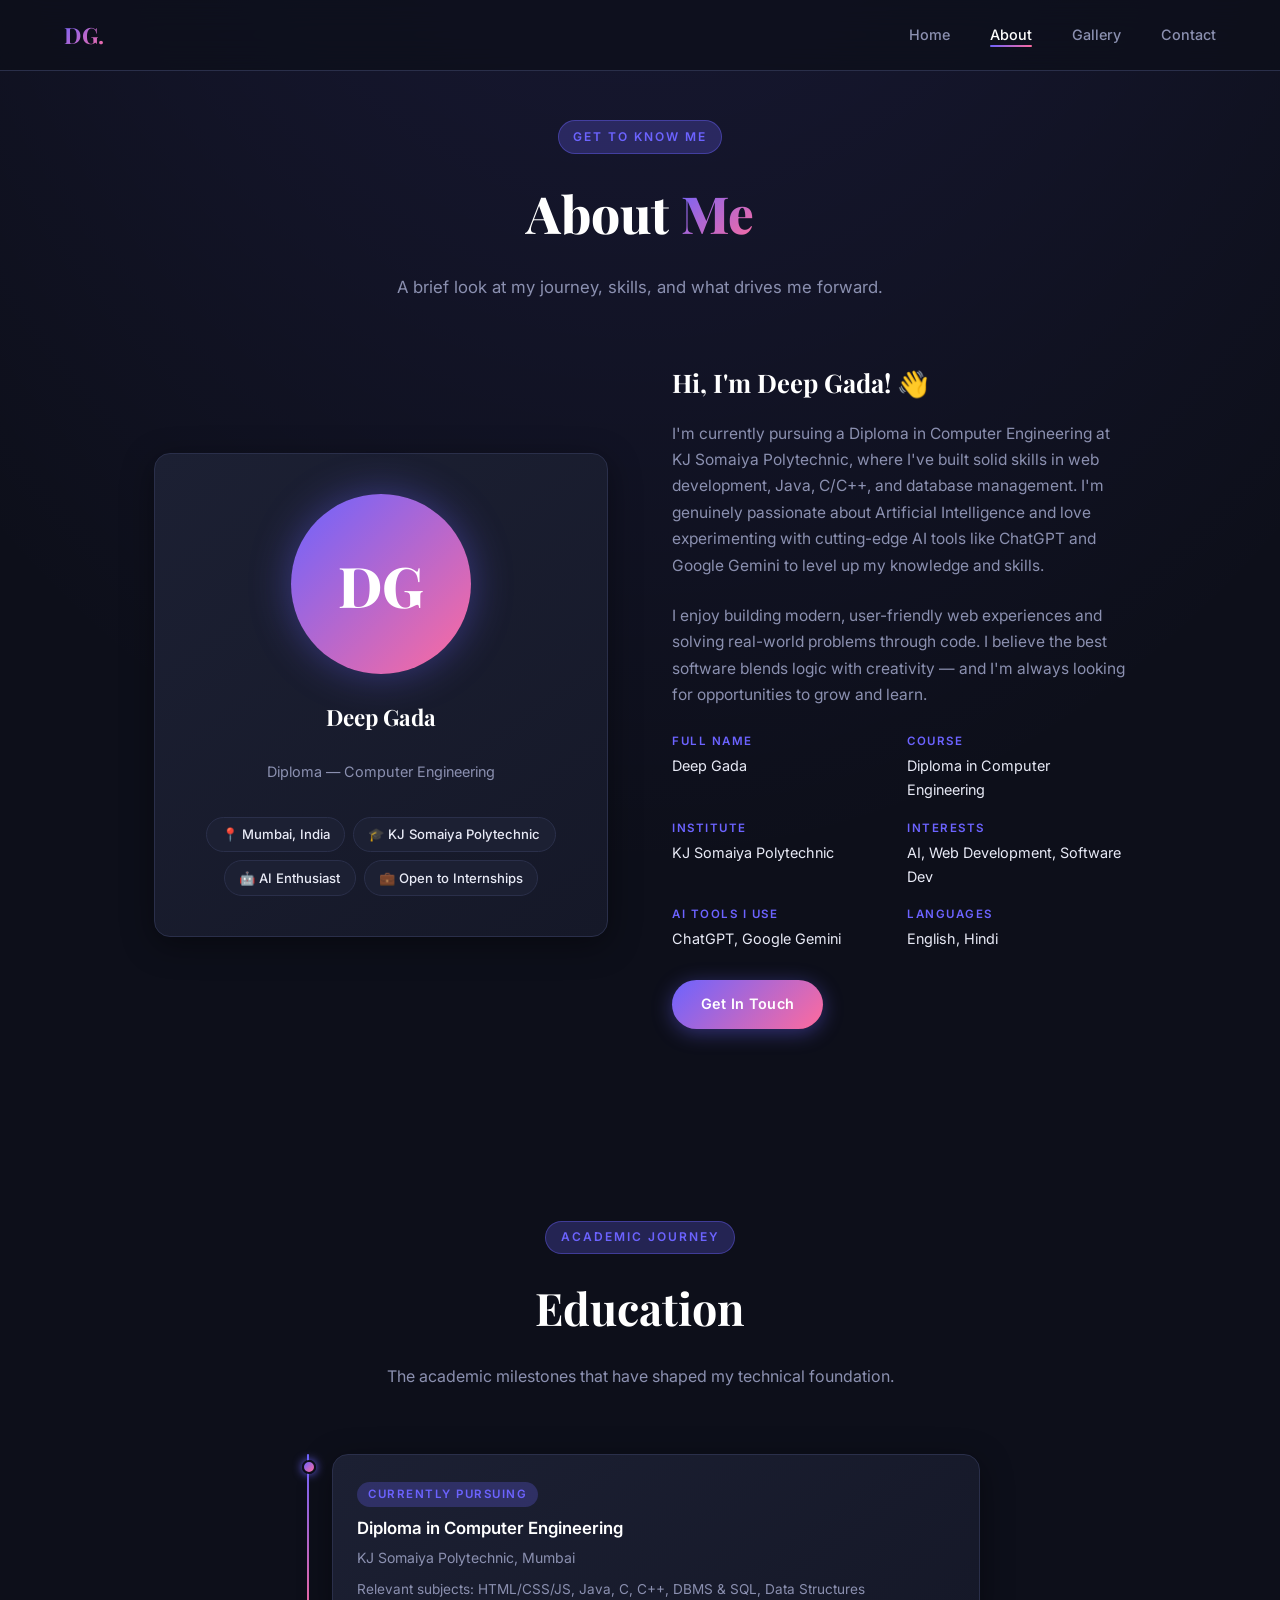
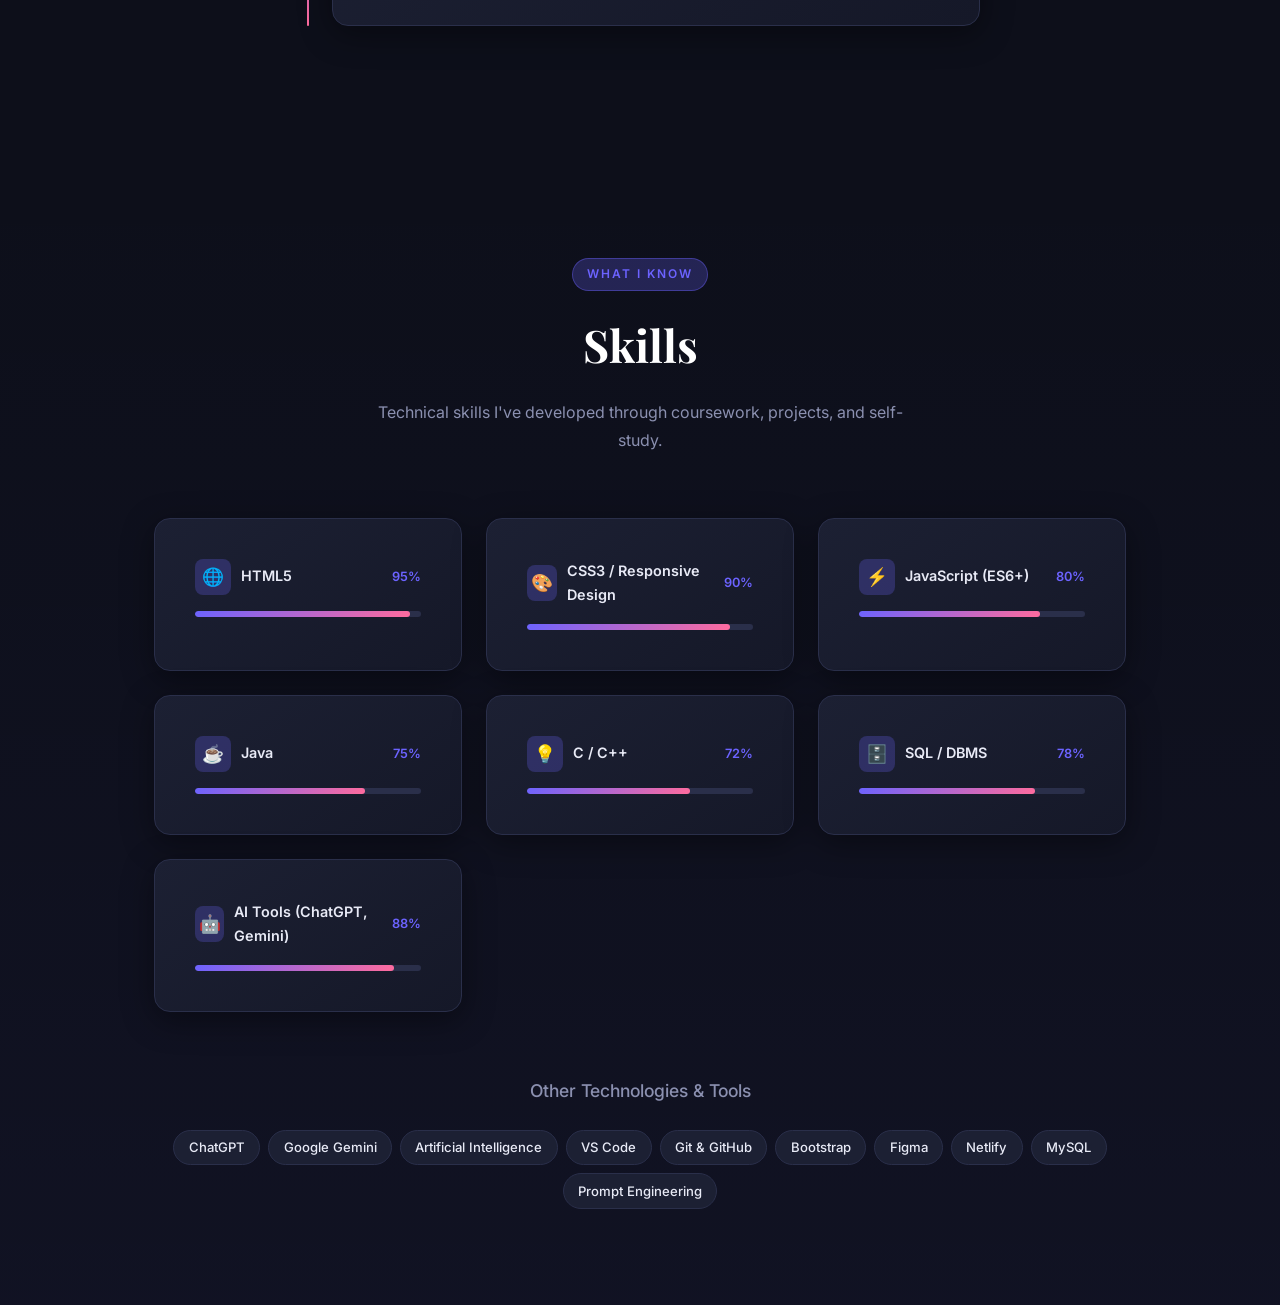
==== about.html @ 2321bb10 "my portfolio website" ====
<!DOCTYPE html>
<html lang="en">
<head>
  <meta charset="UTF-8" />
  <meta name="viewport" content="width=device-width, initial-scale=1.0" />
  <meta name="description" content="About Deep Gada — skills, education, and background." />
  <title>About | Deep Gada Portfolio</title>
  <!-- Google Fonts -->
  <link rel="preconnect" href="https://fonts.googleapis.com" />
  <link rel="preconnect" href="https://fonts.gstatic.com" crossorigin />
  <link href="https://fonts.googleapis.com/css2?family=Inter:wght@300;400;500;600;700;800&family=Playfair+Display:wght@700;800&display=swap" rel="stylesheet" />
  <!-- Shared Stylesheet -->
  <link rel="stylesheet" href="style.css" />
</head>
<body>

  <!-- ─────────────────────────────────────────
       NAVIGATION BAR
  ───────────────────────────────────────── -->
  <nav class="navbar">
    <a href="index.html" class="nav-logo">DG.</a>
    <ul class="nav-links" id="navLinks">
      <li><a href="index.html">Home</a></li>
      <li><a href="about.html" class="active">About</a></li>
      <li><a href="gallery.html">Gallery</a></li>
      <li><a href="contact.html">Contact</a></li>
    </ul>
    <button class="hamburger" id="hamburger" aria-label="Toggle menu">
      <span></span><span></span><span></span>
    </button>
  </nav>

  <!-- ─────────────────────────────────────────
       PAGE HERO BANNER
  ───────────────────────────────────────── -->
  <section class="page-hero">
    <div class="container">
      <span class="section__tag">Get to Know Me</span>
      <h1 class="page-hero__title">About <span>Me</span></h1>
      <p class="page-hero__sub">A brief look at my journey, skills, and what drives me forward.</p>
    </div>
  </section>

  <!-- ─────────────────────────────────────────
       BIO SECTION
  ───────────────────────────────────────── -->
  <section class="section" style="padding-top: 0;">
    <div class="container">
      <div class="bio-grid">

        <!-- ── Profile card (left) ── -->
        <div class="profile-card card reveal">
          <!-- Circular avatar with initials -->
          <div class="profile-avatar">DG</div>
          <p class="profile-card__name">Deep Gada</p>
          <p class="profile-card__role">Diploma — Computer Engineering</p>

          <!-- Quick detail pills -->
          <div class="tech-tags" style="margin-top: 0.5rem;">
            <span class="tech-tag">📍 Mumbai, India</span>
            <span class="tech-tag">🎓 KJ Somaiya Polytechnic</span>
            <span class="tech-tag">🤖 AI Enthusiast</span>
            <span class="tech-tag">💼 Open to Internships</span>
          </div>
        </div>

        <!-- ── Bio text (right) ── -->
        <div class="bio-text reveal">
          <h3>Hi, I'm Deep Gada! 👋</h3>
          <p>
            I'm currently pursuing a Diploma in Computer Engineering at KJ Somaiya Polytechnic,
            where I've built solid skills in web development, Java, C/C++, and database management.
            I'm genuinely passionate about Artificial Intelligence and love experimenting with
            cutting-edge AI tools like ChatGPT and Google Gemini to level up my knowledge and skills.
          </p>
          <p>
            I enjoy building modern, user-friendly web experiences and solving real-world problems
            through code. I believe the best software blends logic with creativity — and I'm always
            looking for opportunities to grow and learn.
          </p>

          <!-- Structured details grid -->
          <div class="bio-details" style="margin-top: 1.5rem;">
            <div class="bio-detail">
              <span class="bio-detail__label">Full Name</span>
              <span class="bio-detail__value">Deep Gada</span>
            </div>
            <div class="bio-detail">
              <span class="bio-detail__label">Course</span>
              <span class="bio-detail__value">Diploma in Computer Engineering</span>
            </div>
            <div class="bio-detail">
              <span class="bio-detail__label">Institute</span>
              <span class="bio-detail__value">KJ Somaiya Polytechnic</span>
            </div>
            <div class="bio-detail">
              <span class="bio-detail__label">Interests</span>
              <span class="bio-detail__value">AI, Web Development, Software Dev</span>
            </div>
            <div class="bio-detail">
              <span class="bio-detail__label">AI Tools I Use</span>
              <span class="bio-detail__value">ChatGPT, Google Gemini</span>
            </div>
            <div class="bio-detail">
              <span class="bio-detail__label">Languages</span>
              <span class="bio-detail__value">English, Hindi</span>
            </div>
          </div>

          <!-- CTA -->
          <div style="margin-top: 1.8rem;">
            <a href="contact.html" class="btn btn-primary">Get In Touch</a>
          </div>
        </div>

      </div><!-- /.bio-grid -->
    </div><!-- /.container -->
  </section>

  <!-- ─────────────────────────────────────────
       EDUCATION SECTION
  ───────────────────────────────────────── -->
  <section class="section">
    <div class="container">
      <div class="section__header reveal">
        <span class="section__tag">Academic Journey</span>
        <h2 class="section__title">Education</h2>
        <p class="section__subtitle">The academic milestones that have shaped my technical foundation.</p>
      </div>

      <!-- Timeline -->
      <div class="timeline" style="max-width: 680px; margin-inline: auto;">

        <!-- Item 1: Diploma -->  
        <div class="timeline-item reveal">
          <div class="card">
            <span class="timeline-year">Currently Pursuing</span>
            <p class="timeline-title">Diploma in Computer Engineering</p>
            <p class="timeline-subtitle">KJ Somaiya Polytechnic, Mumbai</p>
            <p style="font-size:0.85rem; color:var(--clr-text-muted); margin-top:0.5rem;">
              Relevant subjects: HTML/CSS/JS, Java, C, C++, DBMS &amp; SQL, Data Structures
            </p>
          </div>
        </div>

      </div><!-- /.timeline -->
    </div><!-- /.container -->
  </section>

  <!-- ─────────────────────────────────────────
       SKILLS SECTION — Progress bars
  ───────────────────────────────────────── -->
  <section class="section" style="background: linear-gradient(180deg, transparent, rgba(108,99,255,0.04));">
    <div class="container">
      <div class="section__header reveal">
        <span class="section__tag">What I Know</span>
        <h2 class="section__title">Skills</h2>
        <p class="section__subtitle">Technical skills I've developed through coursework, projects, and self-study.</p>
      </div>

      <!-- Skill progress cards -->
      <div class="skills-grid">

        <!-- HTML -->
        <div class="card skill-card reveal" data-delay="0">
          <div class="skill-header">
            <div class="skill-info">
              <span class="skill-icon">🌐</span>
              <span class="skill-name">HTML5</span>
            </div>
            <span class="skill-pct">95%</span>
          </div>
          <div class="progress-track">
            <div class="progress-fill" data-pct="95"></div>
          </div>
        </div>

        <!-- CSS -->
        <div class="card skill-card reveal" data-delay="100">
          <div class="skill-header">
            <div class="skill-info">
              <span class="skill-icon">🎨</span>
              <span class="skill-name">CSS3 / Responsive Design</span>
            </div>
            <span class="skill-pct">90%</span>
          </div>
          <div class="progress-track">
            <div class="progress-fill" data-pct="90"></div>
          </div>
        </div>

        <!-- JavaScript -->
        <div class="card skill-card reveal" data-delay="200">
          <div class="skill-header">
            <div class="skill-info">
              <span class="skill-icon">⚡</span>
              <span class="skill-name">JavaScript (ES6+)</span>
            </div>
            <span class="skill-pct">80%</span>
          </div>
          <div class="progress-track">
            <div class="progress-fill" data-pct="80"></div>
          </div>
        </div>

        <!-- Java -->
        <div class="card skill-card reveal" data-delay="0">
          <div class="skill-header">
            <div class="skill-info">
              <span class="skill-icon">☕</span>
              <span class="skill-name">Java</span>
            </div>
            <span class="skill-pct">75%</span>
          </div>
          <div class="progress-track">
            <div class="progress-fill" data-pct="75"></div>
          </div>
        </div>

        <!-- C / C++ -->
        <div class="card skill-card reveal" data-delay="100">
          <div class="skill-header">
            <div class="skill-info">
              <span class="skill-icon">💡</span>
              <span class="skill-name">C / C++</span>
            </div>
            <span class="skill-pct">72%</span>
          </div>
          <div class="progress-track">
            <div class="progress-fill" data-pct="72"></div>
          </div>
        </div>

        <!-- SQL / DBMS -->
        <div class="card skill-card reveal" data-delay="200">
          <div class="skill-header">
            <div class="skill-info">
              <span class="skill-icon">🗄️</span>
              <span class="skill-name">SQL / DBMS</span>
            </div>
            <span class="skill-pct">78%</span>
          </div>
          <div class="progress-track">
            <div class="progress-fill" data-pct="78"></div>
          </div>
        </div>

        <!-- AI Tools -->
        <div class="card skill-card reveal" data-delay="0">
          <div class="skill-header">
            <div class="skill-info">
              <span class="skill-icon">🤖</span>
              <span class="skill-name">AI Tools (ChatGPT, Gemini)</span>
            </div>
            <span class="skill-pct">88%</span>
          </div>
          <div class="progress-track">
            <div class="progress-fill" data-pct="88"></div>
          </div>
        </div>

      </div><!-- /.skills-grid -->

      <!-- Technologies tag cloud -->
      <div class="section__header reveal" style="margin-top: var(--space-xl); margin-bottom: var(--space-md);">
        <h3 style="font-size: 1.1rem; color: var(--clr-text-muted); font-weight: 500;">Other Technologies &amp; Tools</h3>
      </div>
      <div class="tech-tags reveal">
        <span class="tech-tag">ChatGPT</span>
        <span class="tech-tag">Google Gemini</span>
        <span class="tech-tag">Artificial Intelligence</span>
        <span class="tech-tag">VS Code</span>
        <span class="tech-tag">Git &amp; GitHub</span>
        <span class="tech-tag">Bootstrap</span>
        <span class="tech-tag">Figma</span>
        <span class="tech-tag">Netlify</span>
        <span class="tech-tag">MySQL</span>
        <span class="tech-tag">Prompt Engineering</span>
      </div>

    </div><!-- /.container -->
  </section>


  <!-- ─────────────────────────────────────────
       JAVASCRIPT
  ───────────────────────────────────────── -->
  <script>
    /* ── Hamburger menu toggle ── */
    const hamburger = document.getElementById('hamburger');
    const navLinks  = document.getElementById('navLinks');

    hamburger.addEventListener('click', () => {
      hamburger.classList.toggle('open');
      navLinks.classList.toggle('open');
    });

    navLinks.querySelectorAll('a').forEach(link => {
      link.addEventListener('click', () => {
        hamburger.classList.remove('open');
        navLinks.classList.remove('open');
      });
    });

    /* ── Scroll-reveal + progress bar animation ── */
    const observer = new IntersectionObserver((entries) => {
      entries.forEach(entry => {
        if (entry.isIntersecting) {
          entry.target.classList.add('visible');

          // Animate progress bars inside the revealed element
          entry.target.querySelectorAll('.progress-fill').forEach(bar => {
            const pct = bar.getAttribute('data-pct');
            // Small delay so the reveal animation plays first
            setTimeout(() => { bar.style.width = pct + '%'; }, 300);
          });
        }
      });
    }, { threshold: 0.15 });

    document.querySelectorAll('.reveal').forEach(el => observer.observe(el));

    /* ── Navbar shadow on scroll ── */
    window.addEventListener('scroll', () => {
      document.querySelector('.navbar').style.boxShadow =
        window.scrollY > 10 ? '0 4px 30px rgba(0,0,0,0.4)' : 'none';
    });
  </script>
</body>
</html>
---- style.css ----
/* =========================================
   style.css — Portfolio Website Stylesheet
   Author  : Your Name
   Version : 1.0
   ========================================= */

/* ── Google Fonts ── */
@import url('https://fonts.googleapis.com/css2?family=Inter:wght@300;400;500;600;700;800&family=Playfair+Display:wght@700;800&display=swap');

/* ── CSS Custom Properties (Design Tokens) ── */
:root {
  /* Colors */
  --clr-bg:          #0d0f1a;
  --clr-surface:     #151828;
  --clr-card:        #1c2033;
  --clr-border:      #2a2f4a;
  --clr-accent:      #6c63ff;
  --clr-accent-2:    #ff6b9d;
  --clr-accent-glow: rgba(108, 99, 255, 0.25);
  --clr-text:        #e8eaf6;
  --clr-text-muted:  #8b90b0;
  --clr-white:       #ffffff;

  /* Gradient */
  --grad-primary:    linear-gradient(135deg, #6c63ff 0%, #ff6b9d 100%);
  --grad-card:       linear-gradient(145deg, #1c2033, #151828);

  /* Spacing */
  --space-xs:  0.5rem;
  --space-sm:  1rem;
  --space-md:  1.5rem;
  --space-lg:  2.5rem;
  --space-xl:  4rem;
  --space-2xl: 6rem;

  /* Typography */
  --font-body:    'Inter', sans-serif;
  --font-display: 'Playfair Display', serif;

  /* Radius */
  --radius-sm: 8px;
  --radius-md: 16px;
  --radius-lg: 24px;
  --radius-pill: 9999px;

  /* Shadows */
  --shadow-card: 0 8px 32px rgba(0, 0, 0, 0.4);
  --shadow-glow: 0 0 40px rgba(108, 99, 255, 0.3);

  /* Transitions */
  --transition: 0.3s cubic-bezier(0.4, 0, 0.2, 1);
}

/* ── Reset & Base ── */
*, *::before, *::after {
  box-sizing: border-box;
  margin: 0;
  padding: 0;
}

html {
  scroll-behavior: smooth;
  font-size: 16px;
}

body {
  font-family: var(--font-body);
  background-color: var(--clr-bg);
  color: var(--clr-text);
  line-height: 1.7;
  min-height: 100vh;
  /* Subtle grid texture */
  background-image:
    radial-gradient(ellipse 80% 50% at 50% -20%, rgba(108, 99, 255, 0.15), transparent);
}

img { max-width: 100%; display: block; }
a  { text-decoration: none; color: inherit; }
ul { list-style: none; }

/* ── Scrollbar Styling ── */
::-webkit-scrollbar { width: 6px; }
::-webkit-scrollbar-track { background: var(--clr-bg); }
::-webkit-scrollbar-thumb {
  background: var(--clr-accent);
  border-radius: var(--radius-pill);
}

/* ――――――――――――――――――――――――――
   NAVIGATION
―――――――――――――――――――――――――― */
.navbar {
  position: fixed;
  top: 0; left: 0; right: 0;
  z-index: 1000;
  display: flex;
  align-items: center;
  justify-content: space-between;
  padding: 1rem 5%;
  background: rgba(13, 15, 26, 0.75);
  backdrop-filter: blur(18px);
  -webkit-backdrop-filter: blur(18px);
  border-bottom: 1px solid var(--clr-border);
  transition: var(--transition);
}

/* Logo / brand */
.nav-logo {
  font-family: var(--font-display);
  font-size: 1.4rem;
  font-weight: 700;
  background: var(--grad-primary);
  -webkit-background-clip: text;
  -webkit-text-fill-color: transparent;
  background-clip: text;
  letter-spacing: 0.5px;
}

/* Nav links */
.nav-links {
  display: flex;
  gap: var(--space-lg);
  align-items: center;
}

.nav-links a {
  font-size: 0.9rem;
  font-weight: 500;
  color: var(--clr-text-muted);
  position: relative;
  padding-bottom: 4px;
  transition: color var(--transition);
}

/* Animated underline */
.nav-links a::after {
  content: '';
  position: absolute;
  bottom: 0; left: 0;
  width: 0; height: 2px;
  background: var(--grad-primary);
  border-radius: var(--radius-pill);
  transition: width var(--transition);
}

.nav-links a:hover,
.nav-links a.active {
  color: var(--clr-white);
}

.nav-links a:hover::after,
.nav-links a.active::after {
  width: 100%;
}

/* Hamburger (mobile) */
.hamburger {
  display: none;
  flex-direction: column;
  gap: 5px;
  cursor: pointer;
  background: none;
  border: none;
  padding: 4px;
}

.hamburger span {
  display: block;
  width: 24px;
  height: 2px;
  background: var(--clr-text);
  border-radius: var(--radius-pill);
  transition: var(--transition);
}

.hamburger.open span:nth-child(1) { transform: rotate(45deg) translate(5px, 5px); }
.hamburger.open span:nth-child(2) { opacity: 0; }
.hamburger.open span:nth-child(3) { transform: rotate(-45deg) translate(5px, -5px); }

/* ――――――――――――――――――――――――――
   LAYOUT UTILITIES
―――――――――――――――――――――――――― */
.container {
  max-width: 1100px;
  margin-inline: auto;
  padding-inline: 5%;
}

.section {
  padding-block: var(--space-2xl);
}

.section__header {
  text-align: center;
  margin-bottom: var(--space-xl);
}

.section__tag {
  display: inline-block;
  font-size: 0.75rem;
  font-weight: 600;
  letter-spacing: 2px;
  text-transform: uppercase;
  color: var(--clr-accent);
  background: var(--clr-accent-glow);
  padding: 0.35rem 0.9rem;
  border-radius: var(--radius-pill);
  margin-bottom: var(--space-sm);
  border: 1px solid rgba(108, 99, 255, 0.4);
}

.section__title {
  font-family: var(--font-display);
  font-size: clamp(1.8rem, 4vw, 2.8rem);
  font-weight: 700;
  color: var(--clr-white);
  margin-bottom: var(--space-sm);
}

.section__subtitle {
  font-size: 1rem;
  color: var(--clr-text-muted);
  max-width: 560px;
  margin-inline: auto;
}

/* ――――――――――――――――――――――――――
   BUTTONS
―――――――――――――――――――――――――― */
.btn {
  display: inline-flex;
  align-items: center;
  gap: 0.5rem;
  padding: 0.75rem 1.8rem;
  border-radius: var(--radius-pill);
  font-family: var(--font-body);
  font-size: 0.9rem;
  font-weight: 600;
  letter-spacing: 0.3px;
  cursor: pointer;
  transition: var(--transition);
  border: none;
  text-decoration: none;
}

.btn-primary {
  background: var(--grad-primary);
  color: var(--clr-white);
  box-shadow: 0 4px 20px rgba(108, 99, 255, 0.4);
}

.btn-primary:hover {
  transform: translateY(-2px);
  box-shadow: 0 8px 30px rgba(108, 99, 255, 0.55);
}

.btn-outline {
  background: transparent;
  color: var(--clr-text);
  border: 1.5px solid var(--clr-border);
}

.btn-outline:hover {
  border-color: var(--clr-accent);
  color: var(--clr-accent);
  transform: translateY(-2px);
}

/* ――――――――――――――――――――――――――
   CARD
―――――――――――――――――――――――――― */
.card {
  background: var(--grad-card);
  border: 1px solid var(--clr-border);
  border-radius: var(--radius-md);
  padding: var(--space-lg);
  box-shadow: var(--shadow-card);
  transition: transform var(--transition), box-shadow var(--transition), border-color var(--transition);
}

.card:hover {
  transform: translateY(-6px);
  box-shadow: var(--shadow-card), var(--shadow-glow);
  border-color: rgba(108, 99, 255, 0.4);
}

/* ――――――――――――――――――――――――――
   HERO SECTION (index.html)
―――――――――――――――――――――――――― */
.hero {
  min-height: 100vh;
  display: flex;
  align-items: center;
  padding-top: 80px; /* navbar offset */
  position: relative;
  overflow: hidden;
}

/* Decorative blobs */
.hero::before,
.hero::after {
  content: '';
  position: absolute;
  border-radius: 50%;
  filter: blur(80px);
  opacity: 0.25;
  pointer-events: none;
}

.hero::before {
  width: 500px; height: 500px;
  background: var(--clr-accent);
  top: -10%; left: -10%;
}

.hero::after {
  width: 400px; height: 400px;
  background: var(--clr-accent-2);
  bottom: -10%; right: 0;
}

.hero__inner {
  display: grid;
  grid-template-columns: 1fr 1fr;
  gap: var(--space-xl);
  align-items: center;
  position: relative;
  z-index: 1;
}

.hero__greeting {
  display: inline-flex;
  align-items: center;
  gap: 0.5rem;
  font-size: 0.85rem;
  font-weight: 500;
  color: var(--clr-accent);
  background: var(--clr-accent-glow);
  border: 1px solid rgba(108,99,255,0.3);
  padding: 0.4rem 1rem;
  border-radius: var(--radius-pill);
  margin-bottom: var(--space-md);
  animation: fadeInDown 0.6s ease both;
}

.hero__title {
  font-family: var(--font-display);
  font-size: clamp(2.4rem, 6vw, 4rem);
  font-weight: 800;
  line-height: 1.15;
  color: var(--clr-white);
  margin-bottom: var(--space-sm);
  animation: fadeInDown 0.7s 0.1s ease both;
}

.hero__title span {
  background: var(--grad-primary);
  -webkit-background-clip: text;
  -webkit-text-fill-color: transparent;
  background-clip: text;
}

.hero__description {
  color: var(--clr-text-muted);
  font-size: 1.05rem;
  max-width: 440px;
  margin-bottom: var(--space-lg);
  animation: fadeInDown 0.7s 0.2s ease both;
}

.hero__info {
  display: flex;
  flex-wrap: wrap;
  gap: var(--space-sm);
  margin-bottom: var(--space-lg);
  animation: fadeInDown 0.7s 0.3s ease both;
}

.hero__badge {
  display: flex;
  align-items: center;
  gap: 0.4rem;
  font-size: 0.85rem;
  color: var(--clr-text-muted);
  background: var(--clr-card);
  border: 1px solid var(--clr-border);
  padding: 0.4rem 0.9rem;
  border-radius: var(--radius-pill);
}

.hero__badge svg {
  width: 16px; height: 16px;
  color: var(--clr-accent);
}

.hero__cta {
  display: flex;
  gap: var(--space-sm);
  flex-wrap: wrap;
  animation: fadeInDown 0.7s 0.4s ease both;
}

/* Avatar / Visual side */
.hero__visual {
  display: flex;
  justify-content: center;
  align-items: center;
  animation: fadeInRight 0.8s 0.2s ease both;
}

.avatar-wrapper {
  position: relative;
  width: 320px; height: 320px;
}

.avatar-wrapper::before {
  content: '';
  position: absolute;
  inset: -4px;
  border-radius: 50%;
  background: var(--grad-primary);
  animation: spin 6s linear infinite;
  opacity: 0.7;
}

.avatar-wrapper::after {
  content: '';
  position: absolute;
  inset: 0;
  border-radius: 50%;
  background: var(--clr-bg);
  margin: 4px;
}

.avatar-initials {
  position: absolute;
  inset: 8px;
  border-radius: 50%;
  background: var(--grad-card);
  border: 1px solid var(--clr-border);
  display: flex;
  flex-direction: column;
  align-items: center;
  justify-content: center;
  z-index: 1;
  font-family: var(--font-display);
  font-size: 4.5rem;
  font-weight: 800;
  background-image: var(--grad-primary);
  -webkit-background-clip: text;
  -webkit-text-fill-color: transparent;
  background-clip: text;
}

/* Floating stats cards on hero */
.hero__stat {
  position: absolute;
  background: var(--clr-card);
  border: 1px solid var(--clr-border);
  border-radius: var(--radius-md);
  padding: 0.75rem 1rem;
  display: flex;
  flex-direction: column;
  gap: 0.2rem;
  box-shadow: var(--shadow-card);
  z-index: 2;
  animation: float 3s ease-in-out infinite;
}

.hero__stat--1 { bottom: 20px; left: -20px; animation-delay: 0s; }
.hero__stat--2 { top: 20px; right: -20px; animation-delay: 1.5s; }

.hero__stat__value {
  font-size: 1.3rem;
  font-weight: 700;
  color: var(--clr-white);
}

.hero__stat__label {
  font-size: 0.72rem;
  color: var(--clr-text-muted);
  white-space: nowrap;
}

/* ――――――――――――――――――――――――――
   ABOUT HERO BANNER
―――――――――――――――――――――――――― */
.page-hero {
  padding: 120px 0 60px;
  text-align: center;
}

.page-hero__title {
  font-family: var(--font-display);
  font-size: clamp(2rem, 5vw, 3.2rem);
  font-weight: 800;
  color: var(--clr-white);
  margin-bottom: var(--space-sm);
}

.page-hero__title span {
  background: var(--grad-primary);
  -webkit-background-clip: text;
  -webkit-text-fill-color: transparent;
  background-clip: text;
}

.page-hero__sub {
  color: var(--clr-text-muted);
  font-size: 1.05rem;
}

/* ――――――――――――――――――――――――――
   BIO SECTION (about.html)
―――――――――――――――――――――――――― */
.bio-grid {
  display: grid;
  grid-template-columns: 1fr 1fr;
  gap: var(--space-xl);
  align-items: center;
}

.bio-text h3 {
  font-family: var(--font-display);
  font-size: 1.6rem;
  color: var(--clr-white);
  margin-bottom: var(--space-sm);
}

.bio-text p {
  color: var(--clr-text-muted);
  margin-bottom: var(--space-md);
  font-size: 0.97rem;
}

.bio-details {
  display: grid;
  grid-template-columns: 1fr 1fr;
  gap: var(--space-sm);
}

.bio-detail {
  display: flex;
  flex-direction: column;
  gap: 2px;
}

.bio-detail__label {
  font-size: 0.72rem;
  font-weight: 600;
  text-transform: uppercase;
  letter-spacing: 1.5px;
  color: var(--clr-accent);
}

.bio-detail__value {
  font-size: 0.9rem;
  color: var(--clr-text);
}

/* Profile Card */
.profile-card {
  display: flex;
  flex-direction: column;
  align-items: center;
  gap: var(--space-md);
  text-align: center;
}

.profile-avatar {
  width: 180px; height: 180px;
  border-radius: 50%;
  background: var(--grad-primary);
  display: flex;
  align-items: center;
  justify-content: center;
  font-family: var(--font-display);
  font-size: 3.5rem;
  font-weight: 800;
  color: var(--clr-white);
  box-shadow: 0 0 40px rgba(108, 99, 255, 0.4);
}

.profile-card__name {
  font-family: var(--font-display);
  font-size: 1.4rem;
  font-weight: 700;
  color: var(--clr-white);
}

.profile-card__role {
  font-size: 0.9rem;
  color: var(--clr-text-muted);
}

/* ――――――――――――――――――――――――――
   EDUCATION SECTION
―――――――――――――――――――――――――― */
.timeline {
  position: relative;
  padding-left: 2rem;
}

.timeline::before {
  content: '';
  position: absolute;
  left: 7px; top: 0; bottom: 0;
  width: 2px;
  background: linear-gradient(to bottom, var(--clr-accent), var(--clr-accent-2));
  border-radius: var(--radius-pill);
}

.timeline-item {
  position: relative;
  margin-bottom: var(--space-lg);
  animation: fadeInLeft 0.5s ease both;
}

.timeline-item::before {
  /* Dot on the line */
  content: '';
  position: absolute;
  left: -1.85rem; top: 6px;
  width: 14px; height: 14px;
  border-radius: 50%;
  background: var(--grad-primary);
  border: 2px solid var(--clr-bg);
  box-shadow: 0 0 10px var(--clr-accent);
}

.timeline-item .card {
  padding: var(--space-md);
}

.timeline-year {
  display: inline-block;
  font-size: 0.72rem;
  font-weight: 600;
  text-transform: uppercase;
  letter-spacing: 1.5px;
  color: var(--clr-accent);
  background: var(--clr-accent-glow);
  padding: 0.2rem 0.7rem;
  border-radius: var(--radius-pill);
  margin-bottom: 0.4rem;
}

.timeline-title {
  font-size: 1.05rem;
  font-weight: 600;
  color: var(--clr-white);
  margin-bottom: 0.2rem;
}

.timeline-subtitle {
  font-size: 0.88rem;
  color: var(--clr-text-muted);
}

/* ――――――――――――――――――――――――――
   SKILLS SECTION
―――――――――――――――――――――――――― */
.skills-grid {
  display: grid;
  grid-template-columns: repeat(auto-fill, minmax(280px, 1fr));
  gap: var(--space-md);
}

.skill-card {
  display: flex;
  flex-direction: column;
  gap: var(--space-sm);
}

.skill-header {
  display: flex;
  align-items: center;
  justify-content: space-between;
}

.skill-info {
  display: flex;
  align-items: center;
  gap: 0.6rem;
}

.skill-icon {
  width: 36px; height: 36px;
  border-radius: var(--radius-sm);
  background: var(--clr-accent-glow);
  display: flex;
  align-items: center;
  justify-content: center;
  font-size: 1.1rem;
}

.skill-name {
  font-size: 0.9rem;
  font-weight: 600;
  color: var(--clr-text);
}

.skill-pct {
  font-size: 0.8rem;
  font-weight: 600;
  color: var(--clr-accent);
}

.progress-track {
  height: 6px;
  background: var(--clr-border);
  border-radius: var(--radius-pill);
  overflow: hidden;
}

.progress-fill {
  height: 100%;
  background: var(--grad-primary);
  border-radius: var(--radius-pill);
  width: 0%;
  transition: width 1s cubic-bezier(0.4, 0, 0.2, 1);
}

/* Tech tags grid */
.tech-tags {
  display: flex;
  flex-wrap: wrap;
  gap: var(--space-xs);
  justify-content: center;
}

.tech-tag {
  font-size: 0.82rem;
  font-weight: 500;
  color: var(--clr-text);
  background: var(--clr-card);
  border: 1px solid var(--clr-border);
  padding: 0.35rem 0.9rem;
  border-radius: var(--radius-pill);
  transition: var(--transition);
}

.tech-tag:hover {
  border-color: var(--clr-accent);
  color: var(--clr-accent);
  background: var(--clr-accent-glow);
}

/* ――――――――――――――――――――――――――
   CONTACT PAGE
―――――――――――――――――――――――――― */
.contact-grid {
  display: grid;
  grid-template-columns: 1fr 1.5fr;
  gap: var(--space-xl);
  align-items: start;
}

/* Contact info cards */
.contact-info {
  display: flex;
  flex-direction: column;
  gap: var(--space-md);
}

.contact-info__title {
  font-family: var(--font-display);
  font-size: 1.4rem;
  color: var(--clr-white);
  margin-bottom: var(--space-xs);
}

.contact-info__text {
  font-size: 0.93rem;
  color: var(--clr-text-muted);
  margin-bottom: var(--space-md);
  line-height: 1.7;
}

.contact-detail {
  display: flex;
  align-items: center;
  gap: var(--space-sm);
  padding: var(--space-sm) var(--space-md);
  border-radius: var(--radius-md);
  background: var(--clr-card);
  border: 1px solid var(--clr-border);
  transition: var(--transition);
}

.contact-detail:hover {
  border-color: var(--clr-accent);
  transform: translateX(4px);
}

.contact-detail__icon {
  width: 44px; height: 44px;
  border-radius: var(--radius-sm);
  background: var(--clr-accent-glow);
  border: 1px solid rgba(108,99,255,0.3);
  display: flex;
  align-items: center;
  justify-content: center;
  flex-shrink: 0;
  font-size: 1.1rem;
}

.contact-detail__label {
  font-size: 0.72rem;
  text-transform: uppercase;
  letter-spacing: 1.5px;
  color: var(--clr-text-muted);
  margin-bottom: 2px;
}

.contact-detail__value {
  font-size: 0.9rem;
  font-weight: 500;
  color: var(--clr-text);
}

/* Social links */
.social-row {
  display: flex;
  gap: var(--space-xs);
  margin-top: var(--space-xs);
}

.social-link {
  width: 40px; height: 40px;
  border-radius: var(--radius-sm);
  display: flex;
  align-items: center;
  justify-content: center;
  background: var(--clr-card);
  border: 1px solid var(--clr-border);
  font-size: 1rem;
  transition: var(--transition);
  color: var(--clr-text-muted);
  text-decoration: none;
}

.social-link:hover {
  background: var(--clr-accent-glow);
  border-color: var(--clr-accent);
  color: var(--clr-accent);
  transform: translateY(-3px);
}

/* Contact Form */
.contact-form {
  display: flex;
  flex-direction: column;
  gap: var(--space-md);
}

.form-row {
  display: grid;
  grid-template-columns: 1fr 1fr;
  gap: var(--space-md);
}

.form-group {
  display: flex;
  flex-direction: column;
  gap: 0.4rem;
}

.form-group label {
  font-size: 0.8rem;
  font-weight: 600;
  text-transform: uppercase;
  letter-spacing: 1px;
  color: var(--clr-text-muted);
}

.form-group input,
.form-group textarea,
.form-group select {
  background: var(--clr-card);
  border: 1.5px solid var(--clr-border);
  border-radius: var(--radius-md);
  padding: 0.85rem 1rem;
  color: var(--clr-text);
  font-family: var(--font-body);
  font-size: 0.93rem;
  outline: none;
  transition: border-color var(--transition), box-shadow var(--transition);
  width: 100%;
}

.form-group input::placeholder,
.form-group textarea::placeholder {
  color: var(--clr-text-muted);
  opacity: 0.6;
}

.form-group input:focus,
.form-group textarea:focus {
  border-color: var(--clr-accent);
  box-shadow: 0 0 0 3px var(--clr-accent-glow);
}

.form-group textarea {
  resize: vertical;
  min-height: 140px;
}

/* Success toast */
.toast {
  display: none;
  align-items: center;
  gap: 0.7rem;
  padding: 0.85rem 1.2rem;
  background: rgba(108, 99, 255, 0.15);
  border: 1px solid var(--clr-accent);
  border-radius: var(--radius-md);
  color: var(--clr-text);
  font-size: 0.9rem;
  margin-top: -0.5rem;
}

.toast.show {
  display: flex;
  animation: fadeInDown 0.4s ease;
}

/* ――――――――――――――――――――――――――
   FOOTER
―――――――――――――――――――――――――― */
.footer {
  padding: var(--space-lg) 5%;
  border-top: 1px solid var(--clr-border);
  text-align: center;
  color: var(--clr-text-muted);
  font-size: 0.85rem;
}

.footer span {
  background: var(--grad-primary);
  -webkit-background-clip: text;
  -webkit-text-fill-color: transparent;
  background-clip: text;
  font-weight: 600;
}

/* ――――――――――――――――――――――――――
   KEYFRAME ANIMATIONS
―――――――――――――――――――――――――― */
@keyframes fadeInDown {
  from { opacity: 0; transform: translateY(-20px); }
  to   { opacity: 1; transform: translateY(0); }
}

@keyframes fadeInRight {
  from { opacity: 0; transform: translateX(30px); }
  to   { opacity: 1; transform: translateX(0); }
}

@keyframes fadeInLeft {
  from { opacity: 0; transform: translateX(-20px); }
  to   { opacity: 1; transform: translateX(0); }
}

@keyframes fadeIn {
  from { opacity: 0; }
  to   { opacity: 1; }
}

@keyframes float {
  0%, 100% { transform: translateY(0px); }
  50%       { transform: translateY(-10px); }
}

@keyframes spin {
  from { transform: rotate(0deg); }
  to   { transform: rotate(360deg); }
}

/* Scroll reveal utility */
.reveal {
  opacity: 0;
  transform: translateY(30px);
  transition: opacity 0.6s ease, transform 0.6s ease;
}

.reveal.visible {
  opacity: 1;
  transform: translateY(0);
}

/* ――――――――――――――――――――――――――
   RESPONSIVE — TABLET (≤768px)
―――――――――――――――――――――――――― */
@media (max-width: 768px) {
  /* Nav mobile drawer */
  .nav-links {
    position: fixed;
    top: 0; right: -100%;
    width: 70%; height: 100vh;
    background: var(--clr-surface);
    flex-direction: column;
    justify-content: center;
    gap: var(--space-xl);
    font-size: 1.1rem;
    border-left: 1px solid var(--clr-border);
    transition: right var(--transition);
    z-index: 999;
  }

  .nav-links.open { right: 0; }
  .hamburger { display: flex; z-index: 1001; }

  .hero__inner {
    grid-template-columns: 1fr;
    text-align: center;
  }

  .hero__description { margin-inline: auto; }
  .hero__info, .hero__cta { justify-content: center; }
  .hero__visual { display: none; }

  .bio-grid { grid-template-columns: 1fr; }
  .bio-details { grid-template-columns: 1fr; }

  .contact-grid { grid-template-columns: 1fr; }
  .form-row { grid-template-columns: 1fr; }

  .skills-grid { grid-template-columns: 1fr; }
}

/* ――――――――――――――――――――――――――
   RESPONSIVE — MOBILE (≤480px)
―――――――――――――――――――――――――― */
@media (max-width: 480px) {
  .hero__title { font-size: 2rem; }
  .btn { width: 100%; justify-content: center; }
  .hero__cta { flex-direction: column; }
  .avatar-wrapper { width: 230px; height: 230px; }
}

/* ――――――――――――――――――――――――――
   GALLERY PAGE
―――――――――――――――――――――――――― */

/* Filter pill buttons */
.gallery-filters {
  display: flex;
  flex-wrap: wrap;
  gap: var(--space-xs);
  justify-content: center;
  margin-bottom: var(--space-xl);
}

.filter-btn {
  padding: 0.5rem 1.3rem;
  border-radius: var(--radius-pill);
  font-family: var(--font-body);
  font-size: 0.85rem;
  font-weight: 600;
  cursor: pointer;
  border: 1.5px solid var(--clr-border);
  background: transparent;
  color: var(--clr-text-muted);
  transition: var(--transition);
  letter-spacing: 0.3px;
}

.filter-btn:hover {
  border-color: var(--clr-accent);
  color: var(--clr-accent);
}

.filter-btn.active {
  background: var(--grad-primary);
  border-color: transparent;
  color: var(--clr-white);
  box-shadow: 0 4px 16px rgba(108, 99, 255, 0.4);
}

/* Gallery 3-column masonry-style grid */
.gallery-grid {
  display: grid;
  grid-template-columns: repeat(3, 1fr);
  gap: var(--space-md);
}

.gallery-item:nth-child(2) { transition-delay: 0.1s; }
.gallery-item:nth-child(3) { transition-delay: 0.2s; }

/* Card wrapper */
.gallery-card {
  border-radius: var(--radius-lg);
  overflow: hidden;
  box-shadow: var(--shadow-card);
  border: 1px solid var(--clr-border);
  transition: transform var(--transition), box-shadow var(--transition), border-color var(--transition);
  background: var(--clr-card);
}

.gallery-card:hover {
  transform: translateY(-6px);
  box-shadow: var(--shadow-card), var(--shadow-glow);
  border-color: rgba(108, 99, 255, 0.4);
}

/* Img container — fixed aspect ratio */
.gallery-img-wrap {
  position: relative;
  aspect-ratio: 4 / 3;
  overflow: hidden;
}

.gallery-img-wrap img {
  width: 100%;
  height: 100%;
  object-fit: cover;
  display: block;
  transition: transform 0.5s cubic-bezier(0.4, 0, 0.2, 1);
}

.gallery-card:hover .gallery-img-wrap img {
  transform: scale(1.07);
}

/* Hover overlay with gradient + caption */
.gallery-overlay {
  position: absolute;
  inset: 0;
  background: linear-gradient(
    to top,
    rgba(13, 15, 26, 0.96) 0%,
    rgba(13, 15, 26, 0.5)  50%,
    transparent             100%
  );
  display: flex;
  align-items: flex-end;
  opacity: 0;
  transition: opacity var(--transition);
}

.gallery-card:hover .gallery-overlay {
  opacity: 1;
}

/* Content inside overlay */
.gallery-overlay__inner {
  padding: 1.2rem 1.2rem 1rem;
  width: 100%;
}

.gallery-tag {
  display: inline-block;
  font-size: 0.68rem;
  font-weight: 600;
  text-transform: uppercase;
  letter-spacing: 1.5px;
  color: var(--clr-accent);
  background: var(--clr-accent-glow);
  border: 1px solid rgba(108, 99, 255, 0.4);
  padding: 0.18rem 0.6rem;
  border-radius: var(--radius-pill);
  margin-bottom: 0.4rem;
}

.gallery-caption {
  font-family: var(--font-display);
  font-size: 1.05rem;
  font-weight: 700;
  color: var(--clr-white);
  margin-bottom: 0.2rem;
}

.gallery-desc {
  font-size: 0.8rem;
  color: var(--clr-text-muted);
  line-height: 1.5;
  margin-bottom: 0.6rem;
}

/* Zoom / expand button inside overlay */
.gallery-zoom-btn {
  display: inline-flex;
  align-items: center;
  justify-content: center;
  width: 36px; height: 36px;
  border-radius: 50%;
  background: rgba(108, 99, 255, 0.25);
  border: 1px solid var(--clr-accent);
  color: var(--clr-accent);
  cursor: pointer;
  transition: var(--transition);
}

.gallery-zoom-btn:hover {
  background: var(--clr-accent);
  color: var(--clr-white);
  transform: scale(1.1);
}

/* ――――――――――――――――――――――――――
   LIGHTBOX
―――――――――――――――――――――――――― */
.lightbox {
  position: fixed;
  inset: 0;
  z-index: 2000;
  display: flex;
  align-items: center;
  justify-content: center;
  padding: var(--space-md);
  pointer-events: none;
  opacity: 0;
  transition: opacity 0.3s ease;
}

.lightbox.open {
  pointer-events: all;
  opacity: 1;
}

.lightbox__backdrop {
  position: absolute;
  inset: 0;
  background: rgba(0, 0, 0, 0.88);
  backdrop-filter: blur(8px);
  cursor: zoom-out;
}

.lightbox__content {
  position: relative;
  z-index: 1;
  max-width: min(90vw, 900px);
  display: flex;
  flex-direction: column;
  align-items: center;
  gap: var(--space-sm);
  transform: scale(0.9);
  transition: transform 0.3s cubic-bezier(0.4, 0, 0.2, 1);
}

.lightbox.open .lightbox__content {
  transform: scale(1);
}

/* Close (×) button */
.lightbox__close {
  position: absolute;
  top: -48px; right: 0;
  width: 40px; height: 40px;
  border-radius: 50%;
  display: flex;
  align-items: center;
  justify-content: center;
  background: var(--clr-card);
  border: 1px solid var(--clr-border);
  color: var(--clr-text);
  cursor: pointer;
  transition: var(--transition);
}

.lightbox__close:hover {
  background: var(--clr-accent);
  border-color: var(--clr-accent);
  color: var(--clr-white);
}

/* The big image */
.lightbox__img {
  max-width: 100%;
  max-height: 80vh;
  border-radius: var(--radius-lg);
  box-shadow: 0 24px 64px rgba(0, 0, 0, 0.7);
  object-fit: contain;
  display: block;
}

.lightbox__caption {
  font-size: 0.88rem;
  color: var(--clr-text-muted);
  text-align: center;
}

/* ── Gallery responsive ── */
@media (max-width: 768px) {
  .gallery-grid {
    grid-template-columns: 1fr 1fr;
  }
  /* Always show overlay on touch (no hover) */
  .gallery-overlay {
    opacity: 1;
  }
}

@media (max-width: 480px) {
  .gallery-grid {
    grid-template-columns: 1fr;
  }
}
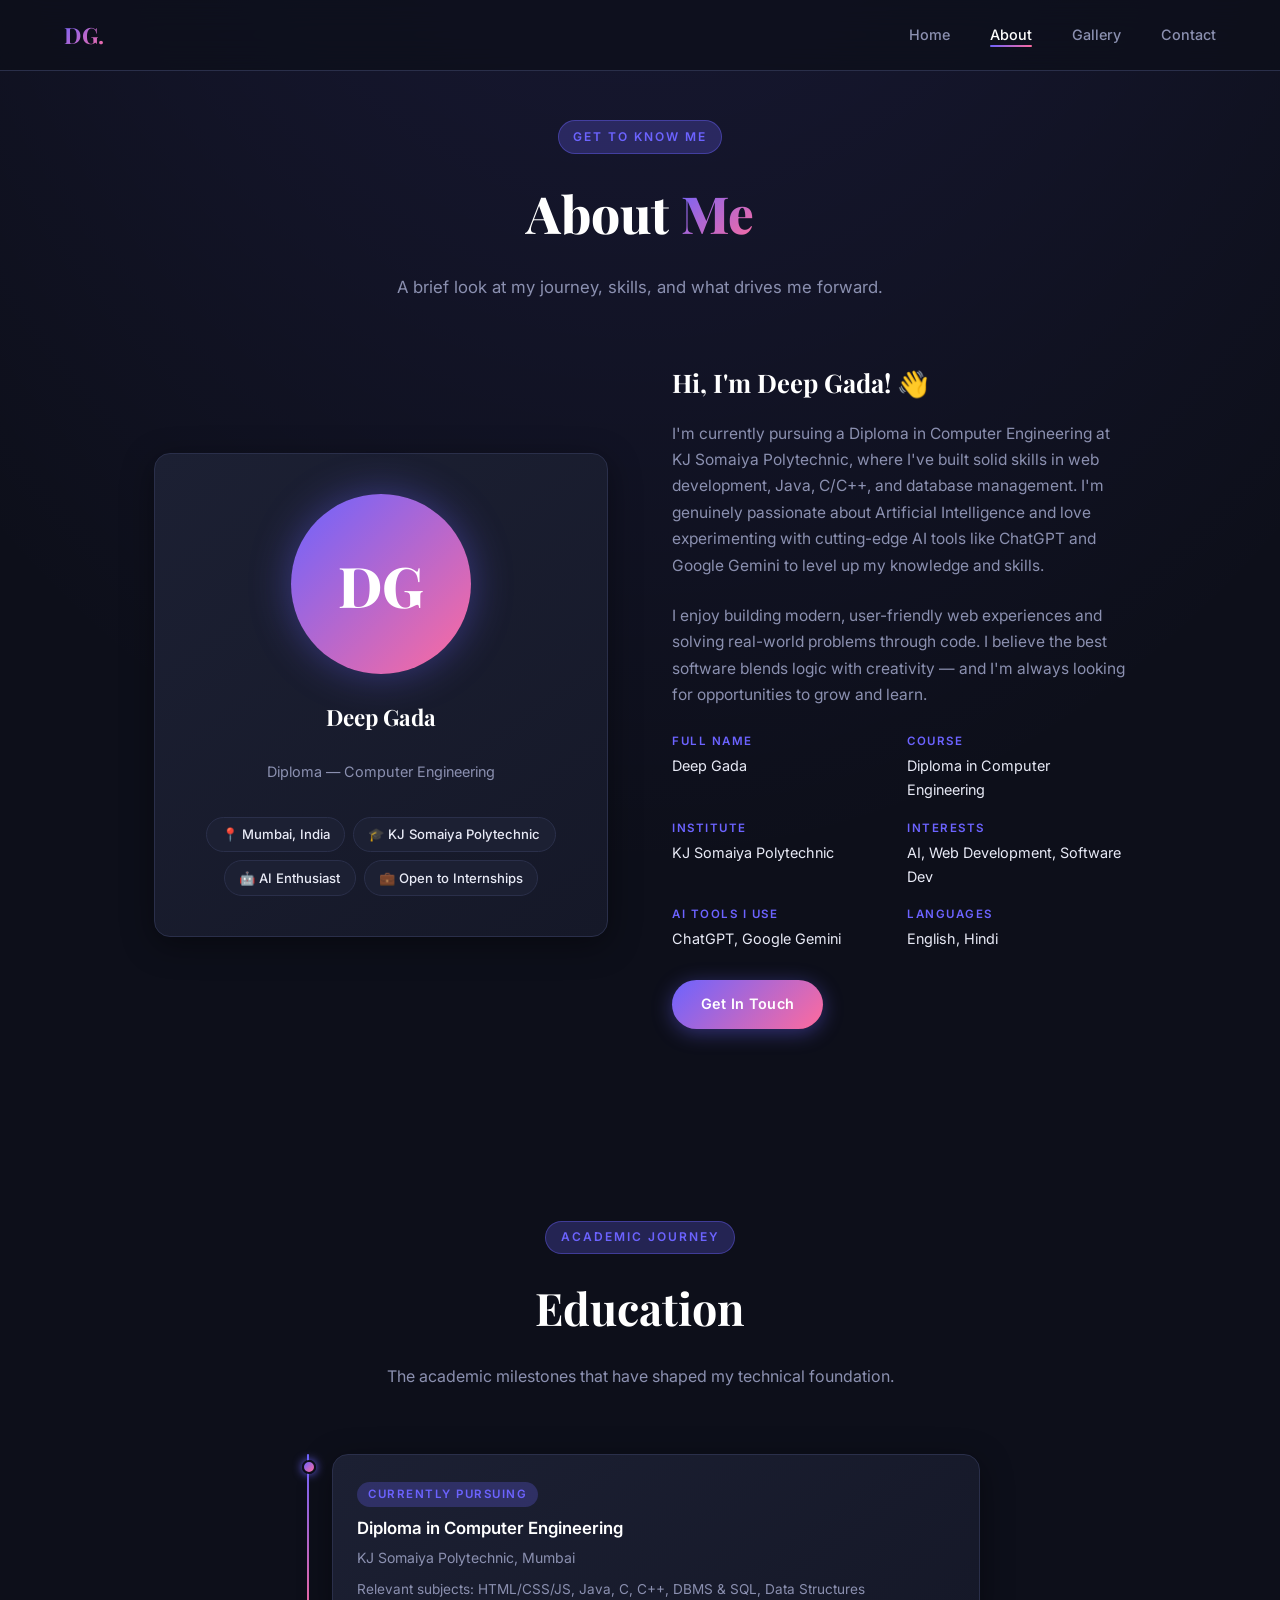
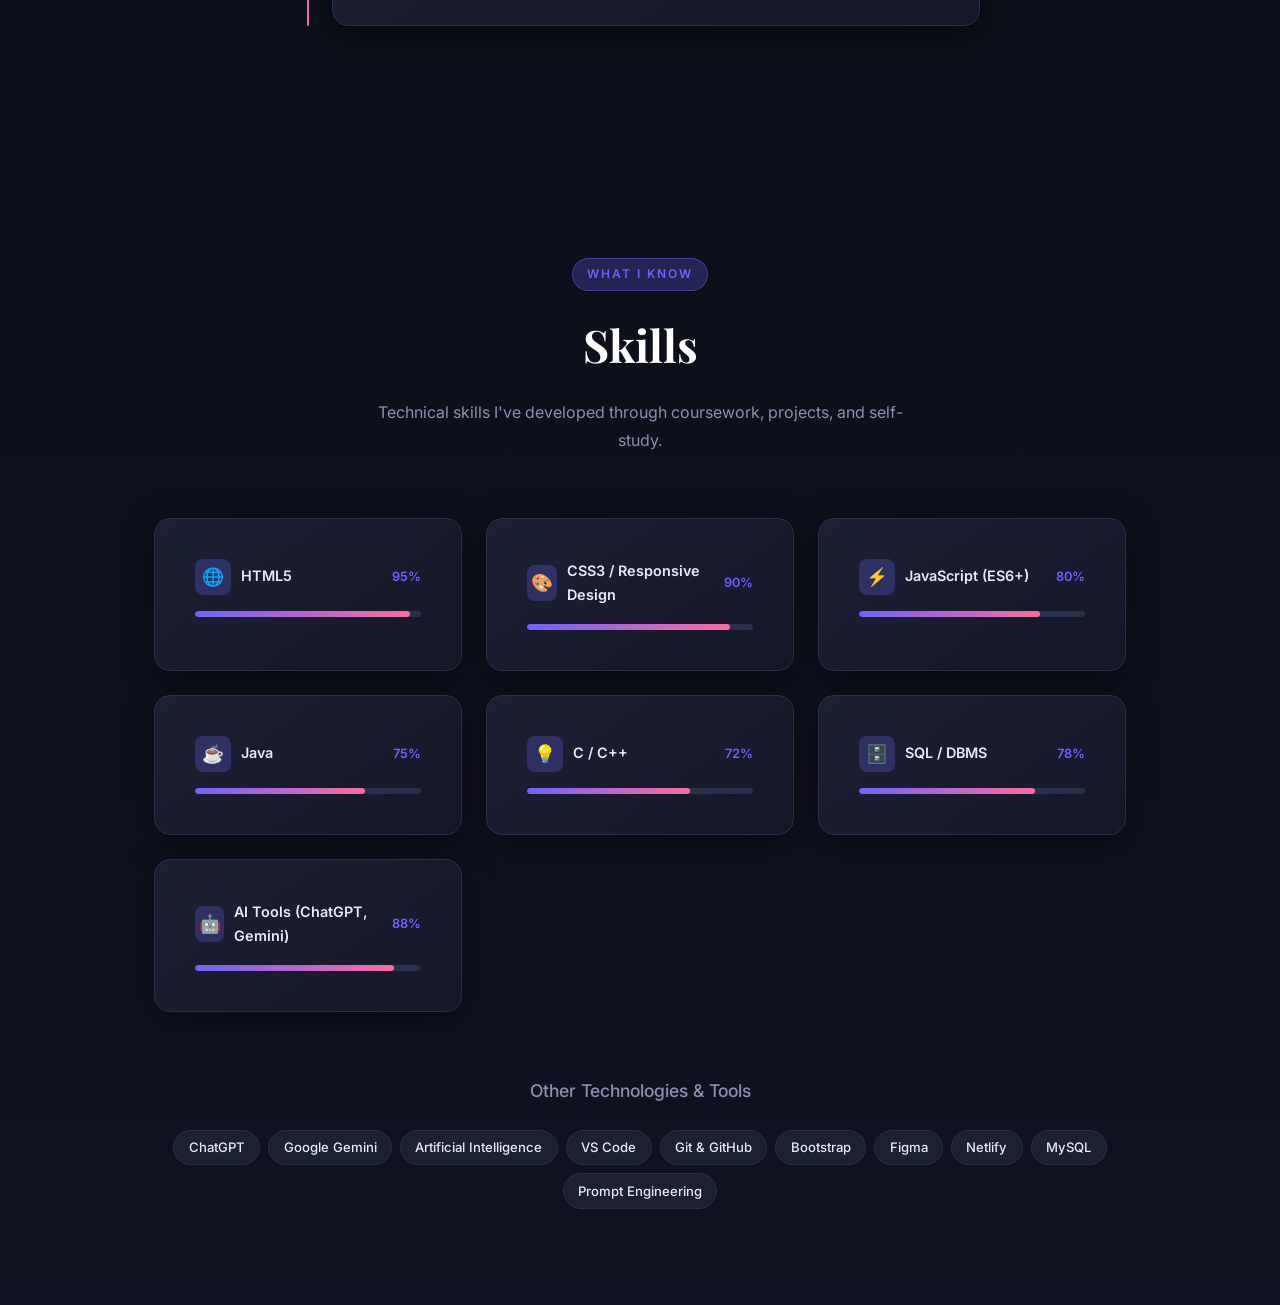
==== commit a0d8066d: "edited" ====
--- a/about.html
+++ b/about.html
@@ -3,20 +3,16 @@
 <head>
   <meta charset="UTF-8" />
   <meta name="viewport" content="width=device-width, initial-scale=1.0" />
-  <meta name="description" content="About Deep Gada — skills, education, and background." />
+  <meta name="description" content="About Deep Gada — Diploma in Computer Engineering, KJ Somaiya Polytechnic, AI enthusiast." />
   <title>About | Deep Gada Portfolio</title>
-  <!-- Google Fonts -->
   <link rel="preconnect" href="https://fonts.googleapis.com" />
   <link rel="preconnect" href="https://fonts.gstatic.com" crossorigin />
   <link href="https://fonts.googleapis.com/css2?family=Inter:wght@300;400;500;600;700;800&family=Playfair+Display:wght@700;800&display=swap" rel="stylesheet" />
-  <!-- Shared Stylesheet -->
   <link rel="stylesheet" href="style.css" />
 </head>
 <body>
 
-  <!-- ─────────────────────────────────────────
-       NAVIGATION BAR
-  ───────────────────────────────────────── -->
+  <!-- NAVIGATION BAR -->
   <nav class="navbar">
     <a href="index.html" class="nav-logo">DG.</a>
     <ul class="nav-links" id="navLinks">
@@ -30,9 +26,7 @@
     </button>
   </nav>
 
-  <!-- ─────────────────────────────────────────
-       PAGE HERO BANNER
-  ───────────────────────────────────────── -->
+  <!-- PAGE HERO -->
   <section class="page-hero">
     <div class="container">
       <span class="section__tag">Get to Know Me</span>
@@ -41,21 +35,16 @@
     </div>
   </section>
 
-  <!-- ─────────────────────────────────────────
-       BIO SECTION
-  ───────────────────────────────────────── -->
+  <!-- BIO SECTION -->
   <section class="section" style="padding-top: 0;">
     <div class="container">
       <div class="bio-grid">
 
-        <!-- ── Profile card (left) ── -->
+        <!-- Profile card -->
         <div class="profile-card card reveal">
-          <!-- Circular avatar with initials -->
           <div class="profile-avatar">DG</div>
           <p class="profile-card__name">Deep Gada</p>
           <p class="profile-card__role">Diploma — Computer Engineering</p>
-
-          <!-- Quick detail pills -->
           <div class="tech-tags" style="margin-top: 0.5rem;">
             <span class="tech-tag">📍 Mumbai, India</span>
             <span class="tech-tag">🎓 KJ Somaiya Polytechnic</span>
@@ -64,7 +53,7 @@
           </div>
         </div>
 
-        <!-- ── Bio text (right) ── -->
+        <!-- Bio text -->
         <div class="bio-text reveal">
           <h3>Hi, I'm Deep Gada! 👋</h3>
           <p>
@@ -79,7 +68,6 @@
             looking for opportunities to grow and learn.
           </p>
 
-          <!-- Structured details grid -->
           <div class="bio-details" style="margin-top: 1.5rem;">
             <div class="bio-detail">
               <span class="bio-detail__label">Full Name</span>
@@ -107,19 +95,16 @@
             </div>
           </div>
 
-          <!-- CTA -->
           <div style="margin-top: 1.8rem;">
             <a href="contact.html" class="btn btn-primary">Get In Touch</a>
           </div>
         </div>
 
-      </div><!-- /.bio-grid -->
-    </div><!-- /.container -->
-  </section>
-
-  <!-- ─────────────────────────────────────────
-       EDUCATION SECTION
-  ───────────────────────────────────────── -->
+      </div>
+    </div>
+  </section>
+
+  <!-- EDUCATION -->
   <section class="section">
     <div class="container">
       <div class="section__header reveal">
@@ -127,11 +112,7 @@
         <h2 class="section__title">Education</h2>
         <p class="section__subtitle">The academic milestones that have shaped my technical foundation.</p>
       </div>
-
-      <!-- Timeline -->
       <div class="timeline" style="max-width: 680px; margin-inline: auto;">
-
-        <!-- Item 1: Diploma -->  
         <div class="timeline-item reveal">
           <div class="card">
             <span class="timeline-year">Currently Pursuing</span>
@@ -142,14 +123,11 @@
             </p>
           </div>
         </div>
-
-      </div><!-- /.timeline -->
-    </div><!-- /.container -->
-  </section>
-
-  <!-- ─────────────────────────────────────────
-       SKILLS SECTION — Progress bars
-  ───────────────────────────────────────── -->
+      </div>
+    </div>
+  </section>
+
+  <!-- SKILLS -->
   <section class="section" style="background: linear-gradient(180deg, transparent, rgba(108,99,255,0.04));">
     <div class="container">
       <div class="section__header reveal">
@@ -158,11 +136,10 @@
         <p class="section__subtitle">Technical skills I've developed through coursework, projects, and self-study.</p>
       </div>
 
-      <!-- Skill progress cards -->
       <div class="skills-grid">
 
         <!-- HTML -->
-        <div class="card skill-card reveal" data-delay="0">
+        <div class="card skill-card reveal">
           <div class="skill-header">
             <div class="skill-info">
               <span class="skill-icon">🌐</span>
@@ -170,13 +147,11 @@
             </div>
             <span class="skill-pct">95%</span>
           </div>
-          <div class="progress-track">
-            <div class="progress-fill" data-pct="95"></div>
-          </div>
+          <div class="progress-track"><div class="progress-fill" data-pct="95"></div></div>
         </div>
 
         <!-- CSS -->
-        <div class="card skill-card reveal" data-delay="100">
+        <div class="card skill-card reveal">
           <div class="skill-header">
             <div class="skill-info">
               <span class="skill-icon">🎨</span>
@@ -184,13 +159,11 @@
             </div>
             <span class="skill-pct">90%</span>
           </div>
-          <div class="progress-track">
-            <div class="progress-fill" data-pct="90"></div>
-          </div>
+          <div class="progress-track"><div class="progress-fill" data-pct="90"></div></div>
         </div>
 
         <!-- JavaScript -->
-        <div class="card skill-card reveal" data-delay="200">
+        <div class="card skill-card reveal">
           <div class="skill-header">
             <div class="skill-info">
               <span class="skill-icon">⚡</span>
@@ -198,13 +171,11 @@
             </div>
             <span class="skill-pct">80%</span>
           </div>
-          <div class="progress-track">
-            <div class="progress-fill" data-pct="80"></div>
-          </div>
+          <div class="progress-track"><div class="progress-fill" data-pct="80"></div></div>
         </div>
 
         <!-- Java -->
-        <div class="card skill-card reveal" data-delay="0">
+        <div class="card skill-card reveal">
           <div class="skill-header">
             <div class="skill-info">
               <span class="skill-icon">☕</span>
@@ -212,13 +183,11 @@
             </div>
             <span class="skill-pct">75%</span>
           </div>
-          <div class="progress-track">
-            <div class="progress-fill" data-pct="75"></div>
-          </div>
+          <div class="progress-track"><div class="progress-fill" data-pct="75"></div></div>
         </div>
 
         <!-- C / C++ -->
-        <div class="card skill-card reveal" data-delay="100">
+        <div class="card skill-card reveal">
           <div class="skill-header">
             <div class="skill-info">
               <span class="skill-icon">💡</span>
@@ -226,13 +195,11 @@
             </div>
             <span class="skill-pct">72%</span>
           </div>
-          <div class="progress-track">
-            <div class="progress-fill" data-pct="72"></div>
-          </div>
+          <div class="progress-track"><div class="progress-fill" data-pct="72"></div></div>
         </div>
 
         <!-- SQL / DBMS -->
-        <div class="card skill-card reveal" data-delay="200">
+        <div class="card skill-card reveal">
           <div class="skill-header">
             <div class="skill-info">
               <span class="skill-icon">🗄️</span>
@@ -240,13 +207,11 @@
             </div>
             <span class="skill-pct">78%</span>
           </div>
-          <div class="progress-track">
-            <div class="progress-fill" data-pct="78"></div>
-          </div>
+          <div class="progress-track"><div class="progress-fill" data-pct="78"></div></div>
         </div>
 
         <!-- AI Tools -->
-        <div class="card skill-card reveal" data-delay="0">
+        <div class="card skill-card reveal">
           <div class="skill-header">
             <div class="skill-info">
               <span class="skill-icon">🤖</span>
@@ -254,14 +219,12 @@
             </div>
             <span class="skill-pct">88%</span>
           </div>
-          <div class="progress-track">
-            <div class="progress-fill" data-pct="88"></div>
-          </div>
-        </div>
-
-      </div><!-- /.skills-grid -->
-
-      <!-- Technologies tag cloud -->
+          <div class="progress-track"><div class="progress-fill" data-pct="88"></div></div>
+        </div>
+
+      </div>
+
+      <!-- Tech tags -->
       <div class="section__header reveal" style="margin-top: var(--space-xl); margin-bottom: var(--space-md);">
         <h3 style="font-size: 1.1rem; color: var(--clr-text-muted); font-weight: 500;">Other Technologies &amp; Tools</h3>
       </div>
@@ -278,49 +241,34 @@
         <span class="tech-tag">Prompt Engineering</span>
       </div>
 
-    </div><!-- /.container -->
-  </section>
-
-
-  <!-- ─────────────────────────────────────────
-       JAVASCRIPT
-  ───────────────────────────────────────── -->
+    </div>
+  </section>
+
   <script>
-    /* ── Hamburger menu toggle ── */
     const hamburger = document.getElementById('hamburger');
     const navLinks  = document.getElementById('navLinks');
-
     hamburger.addEventListener('click', () => {
       hamburger.classList.toggle('open');
       navLinks.classList.toggle('open');
     });
-
     navLinks.querySelectorAll('a').forEach(link => {
       link.addEventListener('click', () => {
         hamburger.classList.remove('open');
         navLinks.classList.remove('open');
       });
     });
-
-    /* ── Scroll-reveal + progress bar animation ── */
     const observer = new IntersectionObserver((entries) => {
       entries.forEach(entry => {
         if (entry.isIntersecting) {
           entry.target.classList.add('visible');
-
-          // Animate progress bars inside the revealed element
           entry.target.querySelectorAll('.progress-fill').forEach(bar => {
             const pct = bar.getAttribute('data-pct');
-            // Small delay so the reveal animation plays first
             setTimeout(() => { bar.style.width = pct + '%'; }, 300);
           });
         }
       });
     }, { threshold: 0.15 });
-
     document.querySelectorAll('.reveal').forEach(el => observer.observe(el));
-
-    /* ── Navbar shadow on scroll ── */
     window.addEventListener('scroll', () => {
       document.querySelector('.navbar').style.boxShadow =
         window.scrollY > 10 ? '0 4px 30px rgba(0,0,0,0.4)' : 'none';
